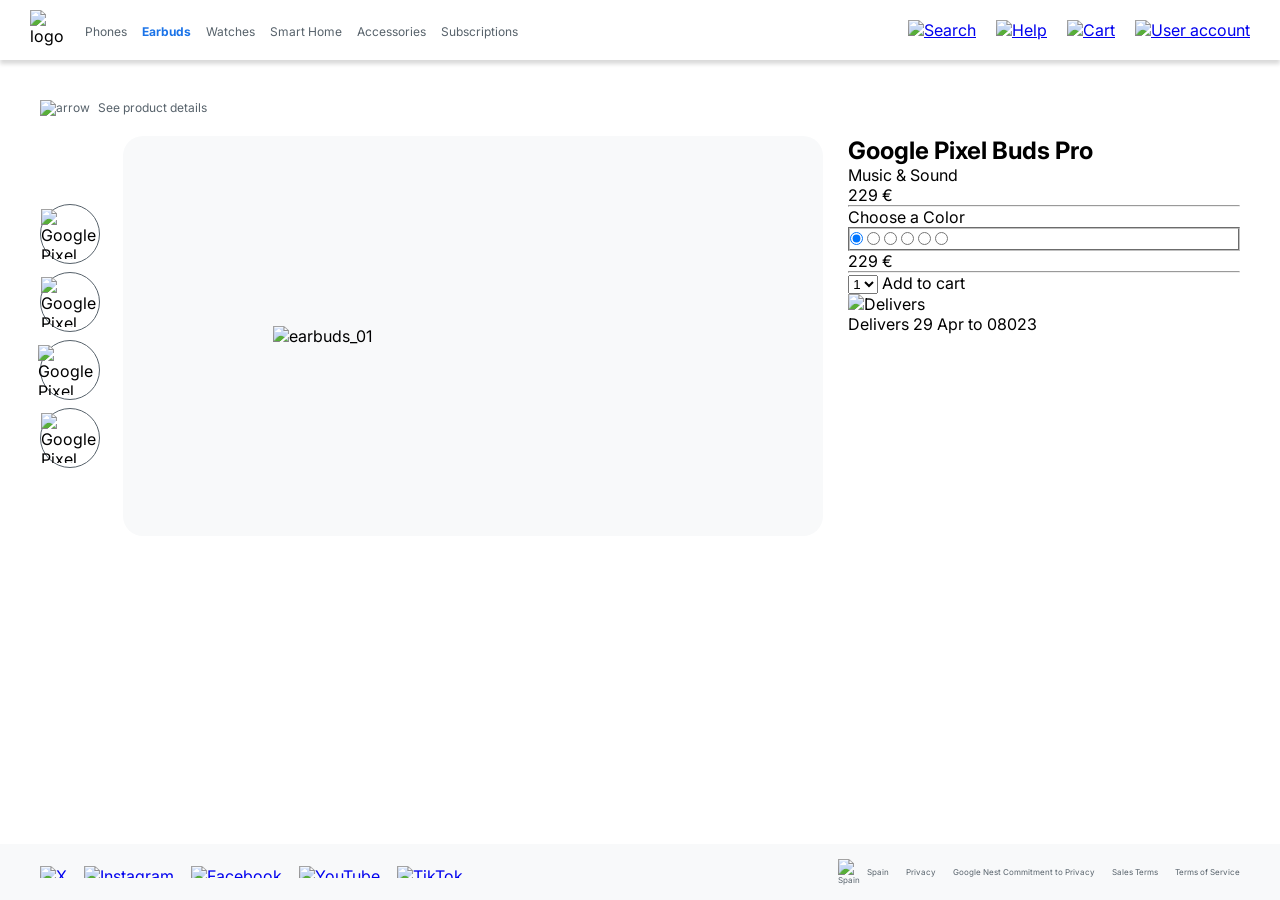
==== index.html @ 07c8a9b6 "improve(index): enhance semantic markup, accessibility attributes, and descriptive alt texts" ====
<!doctype html>
<html lang="en">
  <head>
    <meta charset="UTF-8" />
    <meta name="viewport" content="width=device-width, initial-scale=1.0" />
    <title>Google Store</title>

    <!-- Favicon -->
    <link rel="icon" type="image/png" href="./img/google-logo.png" />

    <!-- Stylesheet -->
    <link rel="stylesheet" href="./styles/style.css" />

    <!-- Google Fonts: preconnect improves load performance -->
    <link rel="preconnect" href="https://fonts.googleapis.com" />
    <link rel="preconnect" href="https://fonts.gstatic.com" crossorigin />
    <link
      href="https://fonts.googleapis.com/css2?family=Inter:wght@400;700&display=swap"
      rel="stylesheet"
    />
  </head>

  <body>
    <!-- ===================== NAVIGATION ===================== -->
    <!-- Contains the logo, main nav links, and icon actions -->
    <nav aria-label="Main navigation">
      <!-- Logo + nav links grouped on the left -->
      <div class="links_contain">
        <img src="img/google-logo.png" alt="logo" />

        <!-- Main nav links — hidden on mobile, visible on tablet+ (see CSS media query) -->
        <!-- aria-current="page" marks the active page for accessibility and active link styling -->
        <ul class="links">
          <li><a href="#">Phones</a></li>
          <li><a href="#" aria-current="page">Earbuds</a></li>
          <li><a href="./pages/watches.html">Watches</a></li>
          <li><a href="#">Smart Home</a></li>
          <li><a href="#">Accessories</a></li>
          <li><a href="#">Subscriptions</a></li>
        </ul>
      </div>

      <!-- Action icons on the right: search, help, cart, user account, and hamburger menu -->
      <!-- The hamburger (.menu) is visible on mobile and hidden on tablet+ -->
      <ul class="icons">
        <li>
          <a href="#"><img src="img/icons/Search.svg" alt="Search" /></a>
        </li>
        <li>
          <a href="#"><img src="img/icons/Help.svg" alt="Help" /></a>
        </li>
        <li>
          <a href="#"><img src="img/icons/Cart.svg" alt="Cart" /></a>
        </li>
        <li>
          <a href="#"><img src="img/icons/Avatar.svg" alt="User account" /></a>
        </li>
        <li class="menu">
          <a href="#"><img src="img/icons/icons-menu.svg" alt="Open menu" /></a>
        </li>
      </ul>
    </nav>
    <!-- END NAVIGATION -->

    <!-- ===================== MAIN CONTENT ===================== -->
    <main>
      <!-- Back button to return to the product listing -->
      <a href="../index.html" class="btn_back">
        <img src="../img/icons/Arrow.svg" alt="arrow" />
        See product details
      </a>

      <!-- Product detail section: gallery on the left, info on the right -->
      <section>
        <!-- Left column: product image gallery -->
        <div>
          <figure>
            <!-- Thumbnail list for selecting a product image -->
            <div class="thumbnails">
              <div>
                <img
                  src="../img/earbuds/earbuds_01.png"
                  alt="Google Pixel Buds Pro - vista frontal con estuche abierto"
                />
              </div>
              <div>
                <img
                  src="../img/earbuds/earbuds_02.png"
                  alt="Google Pixel Buds Pro - vista lateral"
                />
              </div>
              <div>
                <img
                  src="../img/earbuds/earbuds_03.png"
                  alt="Google Pixel Buds Pro - auricular derecho"
                />
              </div>
              <div>
                <img
                  src="../img/earbuds/earbuds_04.png"
                  alt="Google Pixel Buds Pro - estuche cerrado"
                />
              </div>
            </div>

            <!-- Main product image (updates when a thumbnail is selected) -->
            <div class="image">
              <img src="../img/earbuds/earbuds_01.png" alt="earbuds_01" />
            </div>
          </figure>
        </div>
        <!-- END left column -->

        <!-- Right column: product info, color picker, purchase options -->
        <div class="infor_product">
          <!-- Product title, category and price summary -->
          <div class="description">
            <h1>Google Pixel Buds Pro</h1>
            <p>Music & Sound</p>
            <p class="price_summary">229 €</p>
            <hr />
            <p>Choose a Color</p>
          </div>

          <!-- Color selector and purchase actions -->
          <div class="purchase">
            <!-- Color swatches — each div represents a color option -->
            <fieldset>
              <input type="radio" name="color" id="color-blue" checked />
              <label for="color-blue" class="color-swatch swatch-blue"></label>

              <input type="radio" name="color" id="color-gray-light" />
              <label
                for="color-gray-light"
                class="color-swatch swatch-gray-light"
              ></label>

              <input type="radio" name="color" id="color-dark" />
              <label for="color-dark" class="color-swatch swatch-dark"></label>

              <input type="radio" name="color" id="color-gray" />
              <label for="color-gray" class="color-swatch swatch-gray"></label>

              <input type="radio" name="color" id="color-green" />
              <label
                for="color-green"
                class="color-swatch swatch-green"
              ></label>

              <input type="radio" name="color" id="color-red" />
              <label for="color-red" class="color-swatch swatch-red"></label>
            </fieldset>

            <!-- Quantity selector, add to cart, and delivery info -->
            <div class="purchase_details">
              <p class="price_purchase">229 €</p>
              <hr />
              <select name="quantity" id="quantity">
                <option value="1">1</option>
                <option value="2">2</option>
                <option value="3">3</option>
                <option value="4">4</option>
                <option value="5">5</option>
              </select>
              <button>Add to cart</button>

              <div class="delivery">
                <img src="../img/icons/Delivery.svg" alt="Delivers" />
                <p>Delivers 29 Apr to <span>08023</span></p>
              </div>
            </div>
          </div>
        </div>
        <!-- END right column -->
      </section>
    </main>
    <!-- END MAIN CONTENT -->

    <!-- ===================== FOOTER ===================== -->
    <footer>
      <div>
        <!-- Social media links -->
        <div class="social-icons">
          <a href="#"><img src="./img/icons/SM-x.svg" alt="X" /></a>
          <a href="#"
            ><img src="./img/icons/SM-instagram.svg" alt="Instagram"
          /></a>
          <a href="#"
            ><img src="./img/icons/SM-facebook.svg" alt="Facebook"
          /></a>
          <a href="#"><img src="./img/icons/SM-youtube.svg" alt="YouTube" /></a>
          <a href="#"><img src="./img/icons/SM-tiktok.svg" alt="TikTok" /></a>
        </div>

        <!-- Legal links and country selector -->
        <div class="footer-links">
          <a href="#">Privacy</a>
          <a href="#">Google Nest Commitment to Privacy</a>
          <a href="#">Sales Terms</a>
          <a href="#">Terms of Service</a>
          <div class="country">
            <img src="./img/icons/Spain.svg" alt="Spain" /> Spain
          </div>
        </div>
      </div>
    </footer>
    <!-- END FOOTER -->
  </body>
</html>
---- styles/style.css ----
/* === RESET === */
* {
  margin: 0;
  padding: 0;
  box-sizing: border-box;
}

/* === CUSTOM PROPERTIES === */
:root {
  /* Colors */
  --white: #ffffff;
  --gray-light: #f8f9fa;
  --gray: #57626b;
  --gray-dark: #353a49;
  --blue: #1a73e8;

  /* Typography */
  --font-primary: "Inter", sans-serif;

  --title-size: 35px;
  --title-weight: bold;
  --title-color: var(--gray-dark);

  --subtitle-size: 20px;
  --subtitle-weight: bold;
  --subtitle-color: var(--gray-dark);

  --text-size: 12px;
  --text-weight: normal;
  --text-color: var(--gray);

  --text-bold-size: 12px;
  --text-bold-weight: bold;
  --text-bold-color: var(--gray);

  --text-footer-size: 8px;
  --text-footer-weight: normal;
  --text-footer-color: var(--gray);
}

/* === BASE STYLES === */
button {
  all: unset;
  cursor: pointer;
}

body {
  font-family: var(--font-primary);
  display: flex;
  flex-direction: column;
  min-height: 100vh;
}

/* === NAVIGATION === */
nav {
  display: flex;
  justify-content: space-between;
  padding: 10px 30px;
  align-items: center;
  height: 60px;
  box-shadow: 0px 4px 4px 0px rgba(0, 0, 0, 0.15);
}

.links_contain {
  display: flex;
  gap: 15px;
  align-items: center;
}

.links_contain img {
  width: 40px;
  height: 40px;
  display: block;
}

/* Hidden on mobile, shown on tablet+ */
.links {
  display: none;
}

.links a {
  text-decoration: none;
  color: var(--text-color);
  font-size: var(--text-size);
  font-weight: var(--text-weight);
  transition: color 0.2s ease;
}

.links a:hover {
  color: var(--blue);
  font-weight: bold;
}

/* Active page link */
.links a[aria-current="page"],
.links a[aria-current="page"]:hover {
  color: var(--blue);
  font-weight: bold;
  cursor: default;
}

.icons {
  display: flex;
  gap: 20px;
  list-style: none;
  height: 20px;
}

.icons img {
  width: 20px;
  height: 20px;
  transition: transform 0.2s ease;
}

.icons img:hover {
  transform: scale(1.2);
}

/* === MAIN CONTENT === */
main {
  flex: 1;
  padding: 40px;
  display: flex;
  flex-direction: column;
  gap: 20px;
}

.btn_back {
  font-size: var(--text-size);
  color: var(--text-color);
  font-weight: var(--text-weight);
  display: flex;
  gap: 8px;
  text-decoration: none;
}

/* === PRODUCT GALLERY === */
section {
  gap: 25px;
  display: grid;
  grid-template-columns: 2fr 1fr;
}

figure {
  display: flex;
  align-items: center;
  gap: 23px;
  height: 400px;
}

.thumbnails {
  display: flex;
  flex-direction: column;
  gap: 8px;
}

.thumbnails div {
  width: 60px;
  height: 60px;
  display: flex;
  align-items: center;
  justify-content: center;
  border: 0.5px solid var(--gray);
  border-radius: 50%;
}

.thumbnails img {
  height: 50px;
}

.image {
  background-color: var(--gray-light);
  border-radius: 20px;
  width: 100%;
  height: 100%;
  display: flex;
  align-items: center;
  justify-content: center;
}

.image img {
  width: 400px;
}

/* === FOOTER === */
footer {
  display: flex;
  justify-content: center;
  padding: 15px 20px;
  color: var(--text-footer-color);
  background-color: var(--gray-light);
}

footer > div {
  display: flex;
  flex-direction: column;
  gap: 20px;
}

/* Social icons */
.social-icons {
  display: flex;
  gap: 17px;
  justify-content: center;
  align-items: center;
}

.social-icons img {
  height: 22px;
  display: block;
}

/* Footer links & country selector */
.footer-links {
  display: flex;
  flex-direction: column;
  gap: 5px;
  align-items: center;
}

.footer-links a {
  text-decoration: none;
  color: var(--text-footer-color);
  font-size: var(--text-footer-size);
}

.country {
  display: flex;
  align-items: center;
  gap: 5px;
  font-size: var(--text-footer-size);
}

.country img {
  width: 24px;
}

/* === TABLET (min-width: 768px) === */
@media only screen and (min-width: 768px) {
  .links {
    display: flex;
    list-style: none;
    gap: 15px;
    align-items: center;
  }

  .menu {
    display: none;
  }

  footer > div {
    flex-direction: row;
    align-items: center;
    justify-content: space-between;
    width: 100%;
  }

  .footer-links {
    flex-direction: row;
    gap: 17px;
    align-items: center;
  }

  .country {
    order: -1;
  }

  .social-icons img {
    height: 12px;
  }
}

/* === DESKTOP (min-width: 1024px) === */
@media only screen and (min-width: 1024px) {
  footer > div {
    max-width: 1200px;
  }
}
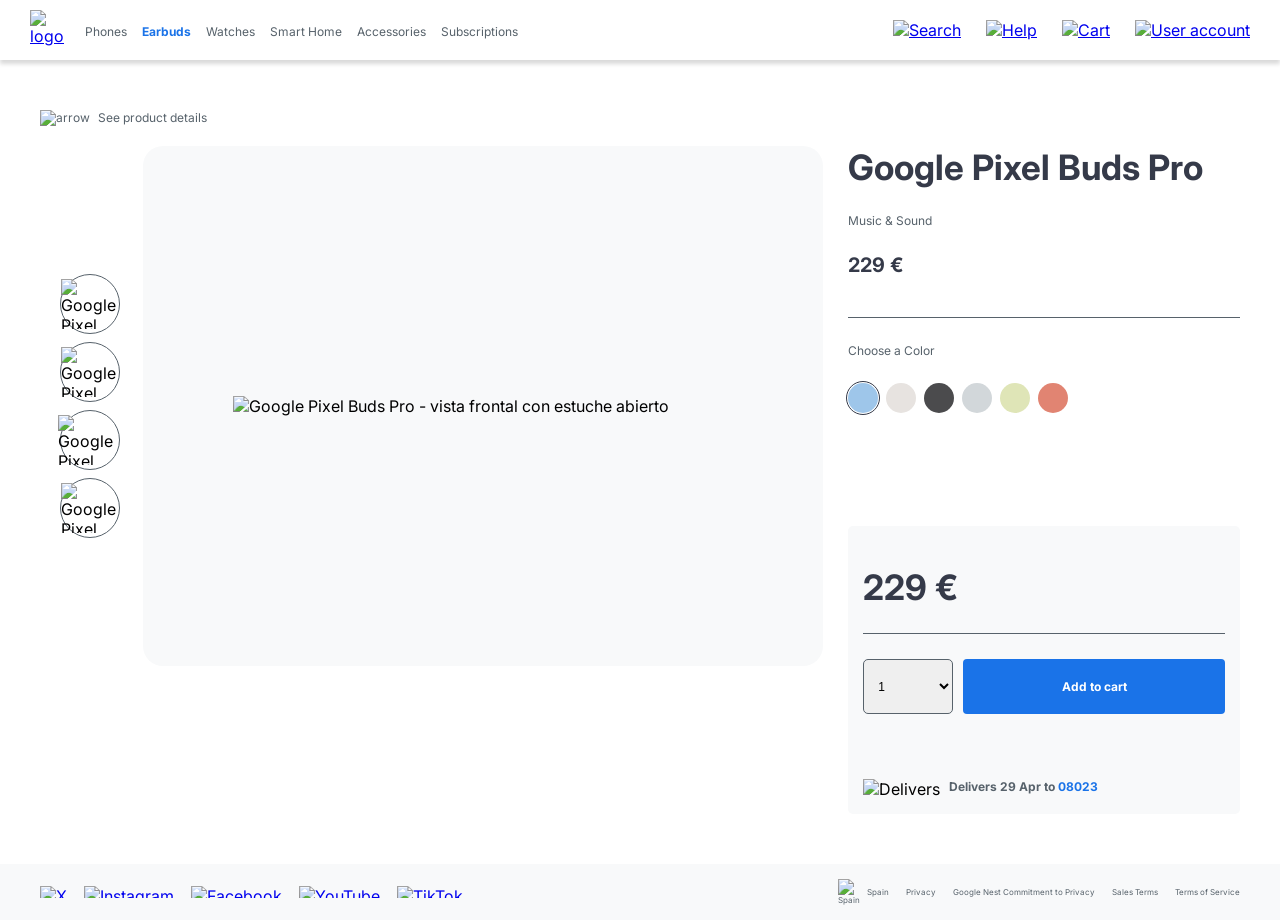
==== commit eb140969: "Merge branch 'develop'" ====
--- a/index.html
+++ b/index.html
@@ -4,14 +4,8 @@
     <meta charset="UTF-8" />
     <meta name="viewport" content="width=device-width, initial-scale=1.0" />
     <title>Google Store</title>
-
-    <!-- Favicon -->
     <link rel="icon" type="image/png" href="./img/google-logo.png" />
-
-    <!-- Stylesheet -->
     <link rel="stylesheet" href="./styles/style.css" />
-
-    <!-- Google Fonts: preconnect improves load performance -->
     <link rel="preconnect" href="https://fonts.googleapis.com" />
     <link rel="preconnect" href="https://fonts.gstatic.com" crossorigin />
     <link
@@ -22,98 +16,92 @@
 
   <body>
     <!-- ===================== NAVIGATION ===================== -->
-    <!-- Contains the logo, main nav links, and icon actions -->
     <nav aria-label="Main navigation">
-      <!-- Logo + nav links grouped on the left -->
       <div class="links_contain">
-        <img src="img/google-logo.png" alt="logo" />
+        <a href="#"><img src="./img/google-logo.png" alt="logo" /></a>
 
-        <!-- Main nav links — hidden on mobile, visible on tablet+ (see CSS media query) -->
-        <!-- aria-current="page" marks the active page for accessibility and active link styling -->
         <ul class="links">
           <li><a href="#">Phones</a></li>
-          <li><a href="#" aria-current="page">Earbuds</a></li>
-          <li><a href="./pages/watches.html">Watches</a></li>
+          <li>
+            <a href="../pages/earbuds.html" aria-current="page">Earbuds</a>
+          </li>
+          <li><a href="../pages/watches.html">Watches</a></li>
           <li><a href="#">Smart Home</a></li>
           <li><a href="#">Accessories</a></li>
           <li><a href="#">Subscriptions</a></li>
         </ul>
       </div>
 
-      <!-- Action icons on the right: search, help, cart, user account, and hamburger menu -->
-      <!-- The hamburger (.menu) is visible on mobile and hidden on tablet+ -->
       <ul class="icons">
         <li>
-          <a href="#"><img src="img/icons/Search.svg" alt="Search" /></a>
+          <a href="#"><img src="./img/icons/Search.svg" alt="Search" /></a>
         </li>
         <li>
-          <a href="#"><img src="img/icons/Help.svg" alt="Help" /></a>
+          <a href="#"><img src="./img/icons/Help.svg" alt="Help" /></a>
         </li>
         <li>
-          <a href="#"><img src="img/icons/Cart.svg" alt="Cart" /></a>
+          <a href="#"><img src="./img/icons/Cart.svg" alt="Cart" /></a>
         </li>
         <li>
-          <a href="#"><img src="img/icons/Avatar.svg" alt="User account" /></a>
+          <a href="#"
+            ><img src="./img/icons/Avatar.svg" alt="User account"
+          /></a>
         </li>
         <li class="menu">
-          <a href="#"><img src="img/icons/icons-menu.svg" alt="Open menu" /></a>
+          <a href="#"
+            ><img src="./img/icons/icons-menu.svg" alt="Open menu"
+          /></a>
         </li>
       </ul>
     </nav>
-    <!-- END NAVIGATION -->
 
     <!-- ===================== MAIN CONTENT ===================== -->
     <main>
-      <!-- Back button to return to the product listing -->
-      <a href="../index.html" class="btn_back">
-        <img src="../img/icons/Arrow.svg" alt="arrow" />
+      <a href="#" class="btn_back">
+        <img src="./img/icons/Arrow.svg" alt="arrow" />
         See product details
       </a>
 
-      <!-- Product detail section: gallery on the left, info on the right -->
       <section>
-        <!-- Left column: product image gallery -->
         <div>
           <figure>
-            <!-- Thumbnail list for selecting a product image -->
             <div class="thumbnails">
               <div>
                 <img
-                  src="../img/earbuds/earbuds_01.png"
+                  src="./img/earbuds/earbuds_01.png"
                   alt="Google Pixel Buds Pro - vista frontal con estuche abierto"
                 />
               </div>
               <div>
                 <img
-                  src="../img/earbuds/earbuds_02.png"
+                  src="./img/earbuds/earbuds_02.png"
                   alt="Google Pixel Buds Pro - vista lateral"
                 />
               </div>
               <div>
                 <img
-                  src="../img/earbuds/earbuds_03.png"
+                  src="./img/earbuds/earbuds_03.png"
                   alt="Google Pixel Buds Pro - auricular derecho"
                 />
               </div>
               <div>
                 <img
-                  src="../img/earbuds/earbuds_04.png"
+                  src="./img/earbuds/earbuds_04.png"
                   alt="Google Pixel Buds Pro - estuche cerrado"
                 />
               </div>
             </div>
 
-            <!-- Main product image (updates when a thumbnail is selected) -->
             <div class="image">
-              <img src="../img/earbuds/earbuds_01.png" alt="earbuds_01" />
+              <img
+                src="./img/earbuds/earbuds_01.png"
+                alt="Google Pixel Buds Pro - vista frontal con estuche abierto"
+              />
             </div>
           </figure>
         </div>
-        <!-- END left column -->
 
-        <!-- Right column: product info, color picker, purchase options -->
-        <div class="infor_product">
-          <!-- Product title, category and price summary -->
+        <div class="info_product">
           <div class="description">
             <h1>Google Pixel Buds Pro</h1>
             <p>Music & Sound</p>
@@ -124,8 +112,7 @@
 
           <!-- Color selector and purchase actions -->
           <div class="purchase">
-            <!-- Color swatches — each div represents a color option -->
-            <fieldset>
+            <fieldset class="colors">
               <input type="radio" name="color" id="color-blue" checked />
               <label for="color-blue" class="color-swatch swatch-blue"></label>
 
@@ -151,30 +138,29 @@
               <label for="color-red" class="color-swatch swatch-red"></label>
             </fieldset>
 
-            <!-- Quantity selector, add to cart, and delivery info -->
             <div class="purchase_details">
               <p class="price_purchase">229 €</p>
               <hr />
-              <select name="quantity" id="quantity">
-                <option value="1">1</option>
-                <option value="2">2</option>
-                <option value="3">3</option>
-                <option value="4">4</option>
-                <option value="5">5</option>
-              </select>
-              <button>Add to cart</button>
+              <div class="select_quantity">
+                <select name="quantity" id="quantity">
+                  <option value="1">1</option>
+                  <option value="2">2</option>
+                  <option value="3">3</option>
+                  <option value="4">4</option>
+                  <option value="5">5</option>
+                </select>
+                <button>Add to cart</button>
+              </div>
 
               <div class="delivery">
-                <img src="../img/icons/Delivery.svg" alt="Delivers" />
+                <img src="./img/icons/Delivery.svg" alt="Delivers" />
                 <p>Delivers 29 Apr to <span>08023</span></p>
               </div>
             </div>
           </div>
         </div>
-        <!-- END right column -->
       </section>
     </main>
-    <!-- END MAIN CONTENT -->
 
     <!-- ===================== FOOTER ===================== -->
     <footer>
@@ -204,6 +190,5 @@
         </div>
       </div>
     </footer>
-    <!-- END FOOTER -->
   </body>
 </html>
--- a/styles/style.css
+++ b/styles/style.css
@@ -13,42 +13,48 @@
   --gray: #57626b;
   --gray-dark: #353a49;
   --blue: #1a73e8;
+  --beige: #f1f0e8;
 
   /* Typography */
   --font-primary: "Inter", sans-serif;
 
   --title-size: 35px;
-  --title-weight: bold;
   --title-color: var(--gray-dark);
 
   --subtitle-size: 20px;
-  --subtitle-weight: bold;
-  --subtitle-color: var(--gray-dark);
 
   --text-size: 12px;
   --text-weight: normal;
   --text-color: var(--gray);
 
-  --text-bold-size: 12px;
-  --text-bold-weight: bold;
-  --text-bold-color: var(--gray);
+  --weight-bold: bold;
 
   --text-footer-size: 8px;
-  --text-footer-weight: normal;
-  --text-footer-color: var(--gray);
 }
 
 /* === BASE STYLES === */
+body {
+  font-family: var(--font-primary);
+  display: flex;
+  flex-direction: column;
+  min-height: 100vh;
+}
+
+h1 {
+  font-size: var(--title-size);
+  font-weight: var(--weight-bold);
+  color: var(--title-color);
+}
+
+p {
+  font-size: var(--text-size);
+  font-weight: var(--text-weight);
+  color: var(--text-color);
+}
+
 button {
   all: unset;
   cursor: pointer;
-}
-
-body {
-  font-family: var(--font-primary);
-  display: flex;
-  flex-direction: column;
-  min-height: 100vh;
 }
 
 /* === NAVIGATION === */
@@ -88,20 +94,20 @@
 
 .links a:hover {
   color: var(--blue);
-  font-weight: bold;
+  font-weight: var(--weight-bold);
 }
 
 /* Active page link */
 .links a[aria-current="page"],
 .links a[aria-current="page"]:hover {
   color: var(--blue);
-  font-weight: bold;
+  font-weight: var(--weight-bold);
   cursor: default;
 }
 
 .icons {
   display: flex;
-  gap: 20px;
+  gap: 25px;
   list-style: none;
   height: 20px;
 }
@@ -116,70 +122,205 @@
   transform: scale(1.2);
 }
 
+.menu img {
+  filter: invert(29%) sepia(98%) saturate(1352%) hue-rotate(204deg)
+    brightness(98%) contrast(95%);
+}
+
 /* === MAIN CONTENT === */
 main {
-  flex: 1;
-  padding: 40px;
+  padding: 20px;
   display: flex;
   flex-direction: column;
   gap: 20px;
-}
-
-.btn_back {
-  font-size: var(--text-size);
-  color: var(--text-color);
-  font-weight: var(--text-weight);
+  align-items: flex-start;
+}
+
+main > a {
   display: flex;
   gap: 8px;
   text-decoration: none;
-}
-
-/* === PRODUCT GALLERY === */
+  color: var(--text-color);
+  font-size: var(--text-size);
+  font-weight: var(--text-weight);
+}
+
 section {
+  display: flex;
+  flex-direction: column;
   gap: 25px;
-  display: grid;
-  grid-template-columns: 2fr 1fr;
+  width: 100%;
 }
 
 figure {
-  display: flex;
-  align-items: center;
-  gap: 23px;
-  height: 400px;
+  width: 100%;
 }
 
 .thumbnails {
-  display: flex;
-  flex-direction: column;
-  gap: 8px;
-}
-
-.thumbnails div {
-  width: 60px;
-  height: 60px;
-  display: flex;
-  align-items: center;
-  justify-content: center;
-  border: 0.5px solid var(--gray);
-  border-radius: 50%;
-}
-
-.thumbnails img {
-  height: 50px;
+  display: none;
 }
 
 .image {
   background-color: var(--gray-light);
   border-radius: 20px;
   width: 100%;
-  height: 100%;
-  display: flex;
-  align-items: center;
+  height: 350px;
+  display: flex;
   justify-content: center;
+  align-items: center;
+  padding: 30px;
 }
 
 .image img {
-  width: 400px;
+  max-width: 100%;
+  max-height: 100%;
+  object-fit: contain;
+}
+
+.info_product,
+.description {
+  display: flex;
+  flex-direction: column;
+  gap: 25px;
+}
+
+.price_summary {
+  color: var(--title-color);
+  font-weight: var(--weight-bold);
+  font-size: var(--subtitle-size);
+  margin-bottom: 15px;
+}
+
+hr {
+  width: 100%;
+  border: none;
+  border-top: 1px solid var(--gray);
+}
+
+.purchase {
+  display: flex;
+  flex-direction: column;
+  gap: 25px;
+}
+
+fieldset {
+  display: flex;
+  gap: 8px;
+  align-items: center;
+  border: none;
+}
+
+/* Hide radio inputs */
+fieldset input[type="radio"] {
+  appearance: none;
+  -webkit-appearance: none;
+  width: 0;
+  height: 0;
+  margin: 0;
+  position: absolute;
+}
+
+/* Base style of each circle */
+.color-swatch {
+  display: block;
+  width: 30px;
+  height: 30px;
+  border-radius: 50%;
+  cursor: pointer;
+  outline: 1px solid transparent;
+  outline-offset: 1px;
+  transition: outline 0.1s ease;
+}
+
+/* Colors */
+.swatch-blue {
+  background-color: #9ec6ea;
+}
+.swatch-gray-light {
+  background-color: #e7e3e0;
+}
+.swatch-dark {
+  background-color: #4b4b4d;
+}
+.swatch-gray {
+  background-color: #d2d7da;
+}
+.swatch-green {
+  background-color: #dfe5b7;
+}
+.swatch-red {
+  background-color: #e18472;
+}
+
+/* The selection shows an outline. */
+.colors input[type="radio"]:checked + .color-swatch {
+  outline: 1px solid var(--gray-dark);
+}
+
+/* Hover over the unselected ones */
+.color-swatch:hover {
+  outline: 1px solid var(--gray);
+}
+
+.purchase_details {
+  display: flex;
+  flex-direction: column;
+  gap: 25px;
+  background-color: var(--gray-light);
+  border-radius: 5px;
+  padding: 30px 15px 15px;
+  width: 100%;
+}
+
+.price_purchase {
+  color: var(--title-color);
+  font-weight: var(--weight-bold);
+  font-size: var(--title-size);
+}
+
+.select_quantity {
+  display: flex;
+  flex-direction: column;
+  gap: 25px;
+}
+
+select {
+  width: 80px;
+  height: 35px;
+  padding: 0 10px;
+  border: 0.5px solid var(--gray);
+  border-radius: 5px;
+  font-size: var(--text-size);
+  cursor: pointer;
+}
+
+select:focus {
+  outline: none;
+  border-color: var(--gray-dark);
+}
+
+.purchase_details button {
+  flex: 1;
+  padding: 20px 0;
+  background-color: var(--blue);
+  text-align: center;
+  color: var(--white);
+  font-size: var(--text-size);
+  font-weight: var(--weight-bold);
+  border-radius: 4px;
+}
+
+.delivery {
+  display: flex;
+  gap: 9px;
+}
+
+.delivery p {
+  font-weight: var(--weight-bold);
+}
+
+.delivery span {
+  color: var(--blue);
 }
 
 /* === FOOTER === */
@@ -187,7 +328,7 @@
   display: flex;
   justify-content: center;
   padding: 15px 20px;
-  color: var(--text-footer-color);
+  color: var(--text-color);
   background-color: var(--gray-light);
 }
 
@@ -220,7 +361,7 @@
 
 .footer-links a {
   text-decoration: none;
-  color: var(--text-footer-color);
+  color: var(--text-color);
   font-size: var(--text-footer-size);
 }
 
@@ -248,6 +389,20 @@
     display: none;
   }
 
+  .image {
+    height: 400px;
+  }
+
+  .purchase {
+    flex-direction: row;
+    gap: 23px;
+    align-items: start;
+  }
+
+  .purchase_details {
+    padding: 40px 15px 15px;
+  }
+
   footer > div {
     flex-direction: row;
     align-items: center;
@@ -272,7 +427,74 @@
 
 /* === DESKTOP (min-width: 1024px) === */
 @media only screen and (min-width: 1024px) {
+  main {
+    align-items: normal;
+    padding: 50px 40px;
+  }
+
+  section {
+    display: grid;
+    grid-template-columns: 2fr 1fr;
+  }
+
+  figure {
+    display: flex;
+    align-items: center;
+    gap: 23px;
+    height: 520px;
+    padding-left: 20px;
+  }
+
+  .thumbnails {
+    display: flex;
+    flex-direction: column;
+    gap: 8px;
+  }
+
+  .thumbnails div {
+    width: 60px;
+    height: 60px;
+    display: flex;
+    align-items: center;
+    justify-content: center;
+    border: 0.5px solid var(--gray);
+    border-radius: 50%;
+  }
+
+  .thumbnails img {
+    height: 50px;
+  }
+
+  .purchase {
+    flex-direction: column;
+  }
+
+  .colors {
+    min-height: 120px;
+    align-items: flex-start;
+  }
+
+  .image {
+    height: 100%;
+  }
+
+  .image img {
+    width: 500px;
+  }
+
+  .select_quantity {
+    flex-direction: row;
+    align-items: stretch;
+    gap: 10px;
+    margin-bottom: 40px;
+  }
+
+  select {
+    height: 100%;
+    width: 90px;
+  }
+
   footer > div {
     max-width: 1200px;
   }
-}+}
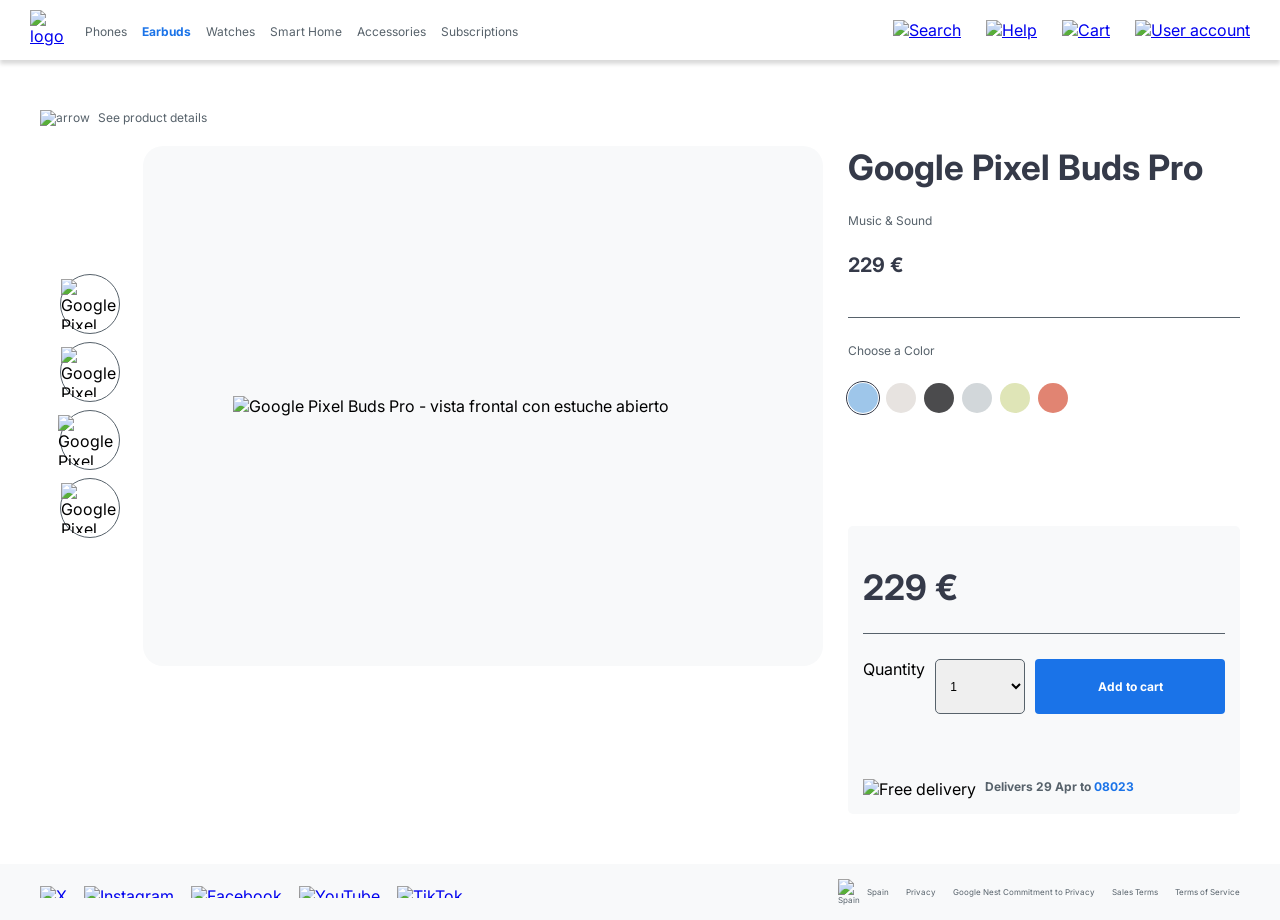
==== commit 7a9d7095: "fix: ruta watches.html" ====
--- a/index.html
+++ b/index.html
@@ -3,6 +3,7 @@
   <head>
     <meta charset="UTF-8" />
     <meta name="viewport" content="width=device-width, initial-scale=1.0" />
+    <meta name="description" content="Google Pixel Buds Pro — premium wireless earbuds with Active Noise Cancellation. Available in 6 colors. Shop on the Google Store." />
     <title>Google Store</title>
     <link rel="icon" type="image/png" href="./img/google-logo.png" />
     <link rel="stylesheet" href="./styles/style.css" />
@@ -23,9 +24,9 @@
         <ul class="links">
           <li><a href="#">Phones</a></li>
           <li>
-            <a href="../pages/earbuds.html" aria-current="page">Earbuds</a>
+            <a href="./pages/earbuds.html" aria-current="page">Earbuds</a>
           </li>
-          <li><a href="../pages/watches.html">Watches</a></li>
+          <li><a href="./pages/watches.html">Watches</a></li>
           <li><a href="#">Smart Home</a></li>
           <li><a href="#">Accessories</a></li>
           <li><a href="#">Subscriptions</a></li>
@@ -107,12 +108,12 @@
             <p>Music & Sound</p>
             <p class="price_summary">229 €</p>
             <hr />
-            <p>Choose a Color</p>
+            <p id="color-label">Choose a Color</p>
           </div>
 
           <!-- Color selector and purchase actions -->
           <div class="purchase">
-            <fieldset class="colors">
+            <fieldset class="colors" aria-labelledby="color-label">
               <input type="radio" name="color" id="color-blue" checked />
               <label for="color-blue" class="color-swatch swatch-blue"></label>
 
@@ -142,6 +143,7 @@
               <p class="price_purchase">229 €</p>
               <hr />
               <div class="select_quantity">
+                <label for="quantity" class="sr-only">Quantity</label>
                 <select name="quantity" id="quantity">
                   <option value="1">1</option>
                   <option value="2">2</option>
@@ -153,7 +155,7 @@
               </div>
 
               <div class="delivery">
-                <img src="./img/icons/Delivery.svg" alt="Delivers" />
+                <img src="./img/icons/Delivery.svg" alt="Free delivery" />
                 <p>Delivers 29 Apr to <span>08023</span></p>
               </div>
             </div>
@@ -167,15 +169,15 @@
       <div>
         <!-- Social media links -->
         <div class="social-icons">
-          <a href="#"><img src="./img/icons/SM-x.svg" alt="X" /></a>
+          <a href="#"><img src="./img/icons/SM-x.svg" alt="X" loading="lazy" /></a>
           <a href="#"
-            ><img src="./img/icons/SM-instagram.svg" alt="Instagram"
+            ><img src="./img/icons/SM-instagram.svg" alt="Instagram" loading="lazy"
           /></a>
           <a href="#"
-            ><img src="./img/icons/SM-facebook.svg" alt="Facebook"
+            ><img src="./img/icons/SM-facebook.svg" alt="Facebook" loading="lazy"
           /></a>
-          <a href="#"><img src="./img/icons/SM-youtube.svg" alt="YouTube" /></a>
-          <a href="#"><img src="./img/icons/SM-tiktok.svg" alt="TikTok" /></a>
+          <a href="#"><img src="./img/icons/SM-youtube.svg" alt="YouTube" loading="lazy" /></a>
+          <a href="#"><img src="./img/icons/SM-tiktok.svg" alt="TikTok" loading="lazy" /></a>
         </div>
 
         <!-- Legal links and country selector -->
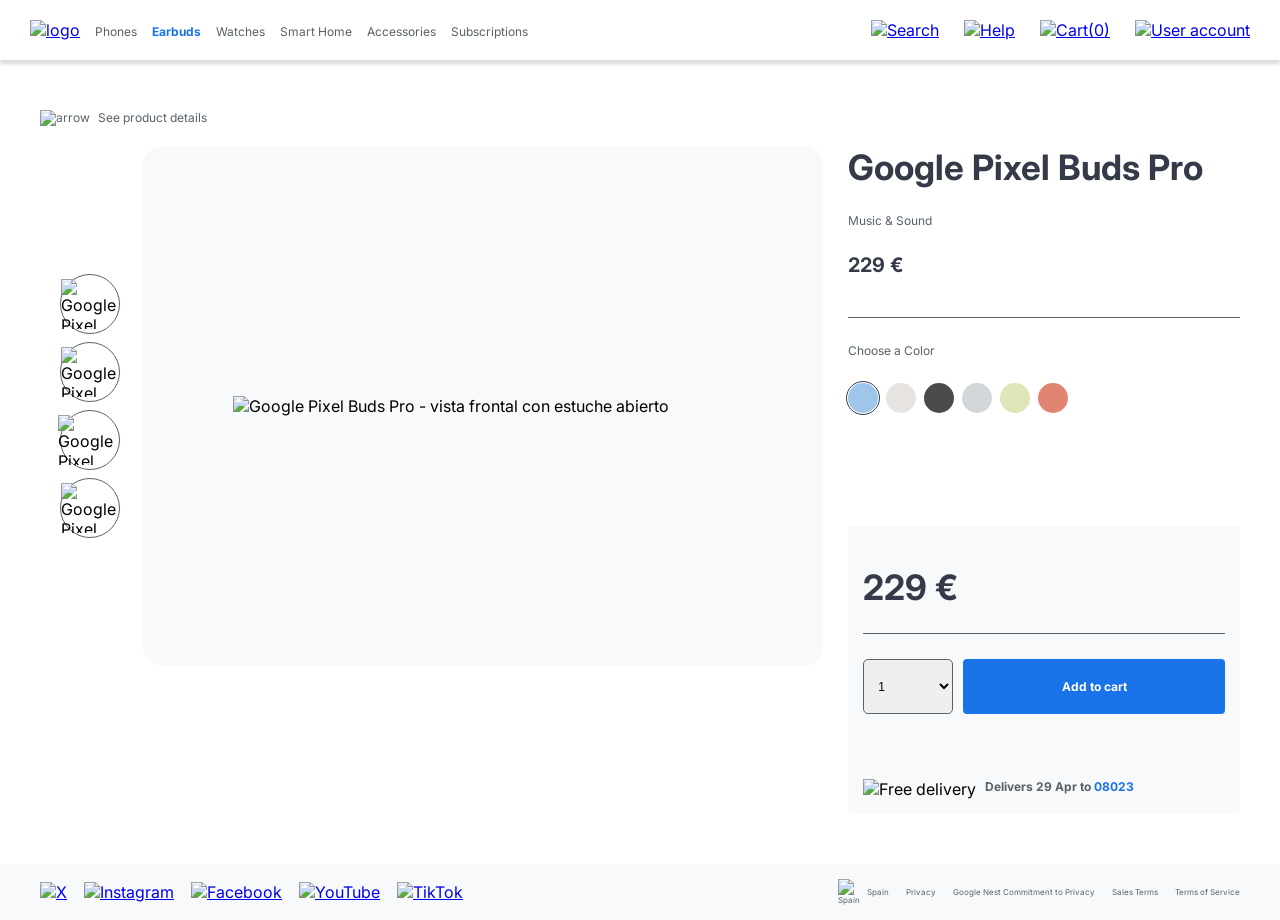
==== commit 0654f5e7: "feat/imagenes de colores/ funcionalidad del carrito" ====
--- a/index.html
+++ b/index.html
@@ -1,196 +1,166 @@
 <!doctype html>
 <html lang="en">
-  <head>
-    <meta charset="UTF-8" />
-    <meta name="viewport" content="width=device-width, initial-scale=1.0" />
-    <meta name="description" content="Google Pixel Buds Pro — premium wireless earbuds with Active Noise Cancellation. Available in 6 colors. Shop on the Google Store." />
-    <title>Google Store</title>
-    <link rel="icon" type="image/png" href="./img/google-logo.png" />
-    <link rel="stylesheet" href="./styles/style.css" />
-    <link rel="preconnect" href="https://fonts.googleapis.com" />
-    <link rel="preconnect" href="https://fonts.gstatic.com" crossorigin />
-    <link
-      href="https://fonts.googleapis.com/css2?family=Inter:wght@400;700&display=swap"
-      rel="stylesheet"
-    />
-  </head>
 
-  <body>
-    <!-- ===================== NAVIGATION ===================== -->
-    <nav aria-label="Main navigation">
-      <div class="links_contain">
-        <a href="#"><img src="./img/google-logo.png" alt="logo" /></a>
+<head>
+  <meta charset="UTF-8" />
+  <meta name="viewport" content="width=device-width, initial-scale=1.0" />
+  <meta name="description"
+    content="Google Pixel Buds Pro — premium wireless earbuds with Active Noise Cancellation. Available in 6 colors. Shop on the Google Store." />
+  <title>Google Store</title>
+  <link rel="icon" type="image/png" href="./img/google-logo.png" />
+  <link rel="stylesheet" href="./styles/style.css" />
+  <link rel="preconnect" href="https://fonts.googleapis.com" />
+  <link rel="preconnect" href="https://fonts.gstatic.com" crossorigin />
+  <link href="https://fonts.googleapis.com/css2?family=Inter:wght@400;700&display=swap" rel="stylesheet" />
+</head>
 
-        <ul class="links">
-          <li><a href="#">Phones</a></li>
-          <li>
-            <a href="./pages/earbuds.html" aria-current="page">Earbuds</a>
-          </li>
-          <li><a href="./pages/watches.html">Watches</a></li>
-          <li><a href="#">Smart Home</a></li>
-          <li><a href="#">Accessories</a></li>
-          <li><a href="#">Subscriptions</a></li>
-        </ul>
+<body>
+  <!-- ===================== NAVIGATION ===================== -->
+  <nav aria-label="Main navigation">
+    <div class="links_contain">
+      <a href="./pages/watches.html"><img src="./img/google-logo.png" alt="logo" /></a>
+
+      <ul class="links">
+        <li><a href="#">Phones</a></li>
+        <li>
+          <a href="./pages/earbuds.html" aria-current="page">Earbuds</a>
+        </li>
+        <li><a href="./pages/watches.html">Watches</a></li>
+        <li><a href="#">Smart Home</a></li>
+        <li><a href="#">Accessories</a></li>
+        <li><a href="#">Subscriptions</a></li>
+      </ul>
+    </div>
+
+    <ul class="icons">
+      <li>
+        <a href="#"><img src="./img/icons/Search.svg" alt="Search" /></a>
+      </li>
+      <li>
+        <a href="#"><img src="./img/icons/Help.svg" alt="Help" /></a>
+      </li>
+      <li>
+        <a href="#"><img src="./img/icons/Cart.svg" alt="Cart" />(<span id="cart-count">0</span>)</a>
+      </li>
+      <li>
+        <a href="#"><img src="./img/icons/Avatar.svg" alt="User account" /></a>
+      </li>
+      <li class="menu">
+        <a href="#"><img src="./img/icons/icons-menu.svg" alt="Open menu" /></a>
+      </li>
+    </ul>
+  </nav>
+
+  <!-- ===================== MAIN CONTENT ===================== -->
+  <main>
+    <a href="#" class="btn_back">
+      <img src="./img/icons/Arrow.svg" alt="arrow" />
+      See product details
+    </a>
+
+    <section>
+      <div>
+        <figure class="galeria">
+          <div class="thumbnails" id="thumbnails">
+            <div>
+              <img src="./img/earbuds/earbuds_01.png" alt="Google Pixel Buds Pro - vista frontal con estuche abierto" />
+            </div>
+            <div>
+              <img src="./img/earbuds/earbuds_02.png" alt="Google Pixel Buds Pro - vista lateral" />
+            </div>
+            <div>
+              <img src="./img/earbuds/earbuds_03.png" alt="Google Pixel Buds Pro - auricular derecho" />
+            </div>
+            <div>
+              <img src="./img/earbuds/earbuds_04.png" alt="Google Pixel Buds Pro - estuche cerrado" />
+            </div>
+          </div>
+
+          <div class="image">
+            <img id="imagenGrande" src="./img/earbuds/earbuds_01.png"
+              alt="Google Pixel Buds Pro - vista frontal con estuche abierto" />
+          </div>
+        </figure>
       </div>
 
-      <ul class="icons">
-        <li>
-          <a href="#"><img src="./img/icons/Search.svg" alt="Search" /></a>
-        </li>
-        <li>
-          <a href="#"><img src="./img/icons/Help.svg" alt="Help" /></a>
-        </li>
-        <li>
-          <a href="#"><img src="./img/icons/Cart.svg" alt="Cart" /></a>
-        </li>
-        <li>
-          <a href="#"
-            ><img src="./img/icons/Avatar.svg" alt="User account"
-          /></a>
-        </li>
-        <li class="menu">
-          <a href="#"
-            ><img src="./img/icons/icons-menu.svg" alt="Open menu"
-          /></a>
-        </li>
-      </ul>
-    </nav>
+      <div class="info_product">
+        <div class="description">
+          <h1>Google Pixel Buds Pro</h1>
+          <p>Music & Sound</p>
+          <p class="price_summary">229 €</p>
+          <hr />
+          <p id="color-label">Choose a Color</p>
+        </div>
 
-    <!-- ===================== MAIN CONTENT ===================== -->
-    <main>
-      <a href="#" class="btn_back">
-        <img src="./img/icons/Arrow.svg" alt="arrow" />
-        See product details
-      </a>
+        <div class="purchase">
+          <fieldset class="colors" aria-labelledby="color-label">
+            <input type="radio" name="color" id="color-blue" checked />
+            <label for="color-blue" class="color-swatch swatch-blue"></label>
 
-      <section>
-        <div>
-          <figure>
-            <div class="thumbnails">
-              <div>
-                <img
-                  src="./img/earbuds/earbuds_01.png"
-                  alt="Google Pixel Buds Pro - vista frontal con estuche abierto"
-                />
-              </div>
-              <div>
-                <img
-                  src="./img/earbuds/earbuds_02.png"
-                  alt="Google Pixel Buds Pro - vista lateral"
-                />
-              </div>
-              <div>
-                <img
-                  src="./img/earbuds/earbuds_03.png"
-                  alt="Google Pixel Buds Pro - auricular derecho"
-                />
-              </div>
-              <div>
-                <img
-                  src="./img/earbuds/earbuds_04.png"
-                  alt="Google Pixel Buds Pro - estuche cerrado"
-                />
-              </div>
+            <input type="radio" name="color" id="color-gray-light" />
+            <label for="color-gray-light" class="color-swatch swatch-gray-light"></label>
+
+            <input type="radio" name="color" id="color-dark" />
+            <label for="color-dark" class="color-swatch swatch-dark"></label>
+
+            <input type="radio" name="color" id="color-gray" />
+            <label for="color-gray" class="color-swatch swatch-gray"></label>
+
+            <input type="radio" name="color" id="color-green" />
+            <label for="color-green" class="color-swatch swatch-green"></label>
+
+            <input type="radio" name="color" id="color-red" />
+            <label for="color-red" class="color-swatch swatch-red"></label>
+          </fieldset>
+
+          <div class="purchase_details">
+            <p class="price_purchase">229 €</p>
+            <hr />
+            <div class="select_quantity">
+              <label for="quantity" class="sr-only">Quantity</label>
+              <select name="quantity" id="quantity">
+                <option  value="1">1</option>
+                <option value="2">2</option>
+                <option value="3">3</option>
+                <option value="4">4</option>
+                <option value="5">5</option>
+              </select>
+              <button id="btn-carrito">Add to cart</button>
             </div>
 
-            <div class="image">
-              <img
-                src="./img/earbuds/earbuds_01.png"
-                alt="Google Pixel Buds Pro - vista frontal con estuche abierto"
-              />
-            </div>
-          </figure>
-        </div>
-
-        <div class="info_product">
-          <div class="description">
-            <h1>Google Pixel Buds Pro</h1>
-            <p>Music & Sound</p>
-            <p class="price_summary">229 €</p>
-            <hr />
-            <p id="color-label">Choose a Color</p>
-          </div>
-
-          <!-- Color selector and purchase actions -->
-          <div class="purchase">
-            <fieldset class="colors" aria-labelledby="color-label">
-              <input type="radio" name="color" id="color-blue" checked />
-              <label for="color-blue" class="color-swatch swatch-blue"></label>
-
-              <input type="radio" name="color" id="color-gray-light" />
-              <label
-                for="color-gray-light"
-                class="color-swatch swatch-gray-light"
-              ></label>
-
-              <input type="radio" name="color" id="color-dark" />
-              <label for="color-dark" class="color-swatch swatch-dark"></label>
-
-              <input type="radio" name="color" id="color-gray" />
-              <label for="color-gray" class="color-swatch swatch-gray"></label>
-
-              <input type="radio" name="color" id="color-green" />
-              <label
-                for="color-green"
-                class="color-swatch swatch-green"
-              ></label>
-
-              <input type="radio" name="color" id="color-red" />
-              <label for="color-red" class="color-swatch swatch-red"></label>
-            </fieldset>
-
-            <div class="purchase_details">
-              <p class="price_purchase">229 €</p>
-              <hr />
-              <div class="select_quantity">
-                <label for="quantity" class="sr-only">Quantity</label>
-                <select name="quantity" id="quantity">
-                  <option value="1">1</option>
-                  <option value="2">2</option>
-                  <option value="3">3</option>
-                  <option value="4">4</option>
-                  <option value="5">5</option>
-                </select>
-                <button>Add to cart</button>
-              </div>
-
-              <div class="delivery">
-                <img src="./img/icons/Delivery.svg" alt="Free delivery" />
-                <p>Delivers 29 Apr to <span>08023</span></p>
-              </div>
+            <div class="delivery">
+              <img src="./img/icons/Delivery.svg" alt="Free delivery" />
+              <p>Delivers 29 Apr to <span>08023</span></p>
             </div>
           </div>
         </div>
-      </section>
-    </main>
+      </div>
+    </section>
+  </main>
 
-    <!-- ===================== FOOTER ===================== -->
-    <footer>
-      <div>
-        <!-- Social media links -->
-        <div class="social-icons">
-          <a href="#"><img src="./img/icons/SM-x.svg" alt="X" loading="lazy" /></a>
-          <a href="#"
-            ><img src="./img/icons/SM-instagram.svg" alt="Instagram" loading="lazy"
-          /></a>
-          <a href="#"
-            ><img src="./img/icons/SM-facebook.svg" alt="Facebook" loading="lazy"
-          /></a>
-          <a href="#"><img src="./img/icons/SM-youtube.svg" alt="YouTube" loading="lazy" /></a>
-          <a href="#"><img src="./img/icons/SM-tiktok.svg" alt="TikTok" loading="lazy" /></a>
-        </div>
+  <!-- ===================== FOOTER ===================== -->
+  <footer>
+    <div>
+      <div class="social-icons">
+        <a href="#"><img src="./img/icons/SM-x.svg" alt="X" loading="lazy" /></a>
+        <a href="#"><img src="./img/icons/SM-instagram.svg" alt="Instagram" loading="lazy" /></a>
+        <a href="#"><img src="./img/icons/SM-facebook.svg" alt="Facebook" loading="lazy" /></a>
+        <a href="#"><img src="./img/icons/SM-youtube.svg" alt="YouTube" loading="lazy" /></a>
+        <a href="#"><img src="./img/icons/SM-tiktok.svg" alt="TikTok" loading="lazy" /></a>
+      </div>
 
-        <!-- Legal links and country selector -->
-        <div class="footer-links">
-          <a href="#">Privacy</a>
-          <a href="#">Google Nest Commitment to Privacy</a>
-          <a href="#">Sales Terms</a>
-          <a href="#">Terms of Service</a>
-          <div class="country">
-            <img src="./img/icons/Spain.svg" alt="Spain" /> Spain
-          </div>
+      <div class="footer-links">
+        <a href="#">Privacy</a>
+        <a href="#">Google Nest Commitment to Privacy</a>
+        <a href="#">Sales Terms</a>
+        <a href="#">Terms of Service</a>
+        <div class="country">
+          <img src="./img/icons/Spain.svg" alt="Spain" /> Spain
         </div>
       </div>
-    </footer>
-  </body>
-</html>
+    </div>
+  </footer>
+  <script src="app.js"></script>
+</body>
+
+</html>
--- a/styles/style.css
+++ b/styles/style.css
@@ -1,3 +1,16 @@
+/* === ACCESSIBILITY UTILITIES === */
+.sr-only {
+  position: absolute;
+  width: 1px;
+  height: 1px;
+  padding: 0;
+  margin: -1px;
+  overflow: hidden;
+  clip: rect(0, 0, 0, 0);
+  white-space: nowrap;
+  border: 0;
+}
+
 /* === RESET === */
 * {
   margin: 0;
@@ -13,7 +26,6 @@
   --gray: #57626b;
   --gray-dark: #353a49;
   --blue: #1a73e8;
-  --beige: #f1f0e8;
 
   /* Typography */
   --font-primary: "Inter", sans-serif;
@@ -48,7 +60,6 @@
 
 p {
   font-size: var(--text-size);
-  font-weight: var(--text-weight);
   color: var(--text-color);
 }
 
@@ -76,10 +87,8 @@
 .links_contain img {
   width: 40px;
   height: 40px;
-  display: block;
-}
-
-/* Hidden on mobile, shown on tablet+ */
+}
+
 .links {
   display: none;
 }
@@ -88,7 +97,6 @@
   text-decoration: none;
   color: var(--text-color);
   font-size: var(--text-size);
-  font-weight: var(--text-weight);
   transition: color 0.2s ease;
 }
 
@@ -97,7 +105,6 @@
   font-weight: var(--weight-bold);
 }
 
-/* Active page link */
 .links a[aria-current="page"],
 .links a[aria-current="page"]:hover {
   color: var(--blue);
@@ -129,6 +136,7 @@
 
 /* === MAIN CONTENT === */
 main {
+  flex: 1;
   padding: 20px;
   display: flex;
   flex-direction: column;
@@ -154,11 +162,14 @@
 
 figure {
   width: 100%;
+  
 }
 
 .thumbnails {
   display: none;
 }
+
+
 
 .image {
   background-color: var(--gray-light);
@@ -170,6 +181,8 @@
   align-items: center;
   padding: 30px;
 }
+  
+  
 
 .image img {
   max-width: 100%;
@@ -210,7 +223,6 @@
   border: none;
 }
 
-/* Hide radio inputs */
 fieldset input[type="radio"] {
   appearance: none;
   -webkit-appearance: none;
@@ -220,7 +232,6 @@
   position: absolute;
 }
 
-/* Base style of each circle */
 .color-swatch {
   display: block;
   width: 30px;
@@ -232,7 +243,6 @@
   transition: outline 0.1s ease;
 }
 
-/* Colors */
 .swatch-blue {
   background-color: #9ec6ea;
 }
@@ -252,12 +262,10 @@
   background-color: #e18472;
 }
 
-/* The selection shows an outline. */
 .colors input[type="radio"]:checked + .color-swatch {
   outline: 1px solid var(--gray-dark);
 }
 
-/* Hover over the unselected ones */
 .color-swatch:hover {
   outline: 1px solid var(--gray);
 }
@@ -294,8 +302,9 @@
   cursor: pointer;
 }
 
-select:focus {
-  outline: none;
+select:focus-visible {
+  outline: 1px solid var(--gray-light);
+  outline-offset: 2px;
   border-color: var(--gray-dark);
 }
 
@@ -308,6 +317,16 @@
   font-size: var(--text-size);
   font-weight: var(--weight-bold);
   border-radius: 4px;
+  transition: opacity 0.2s ease;
+}
+
+.purchase_details button:hover {
+  opacity: 0.85;
+}
+
+.purchase_details button:focus-visible {
+  outline: 2px solid var(--blue);
+  outline-offset: 3px;
 }
 
 .delivery {
@@ -338,7 +357,6 @@
   gap: 20px;
 }
 
-/* Social icons */
 .social-icons {
   display: flex;
   gap: 17px;
@@ -348,10 +366,8 @@
 
 .social-icons img {
   height: 22px;
-  display: block;
-}
-
-/* Footer links & country selector */
+}
+
 .footer-links {
   display: flex;
   flex-direction: column;
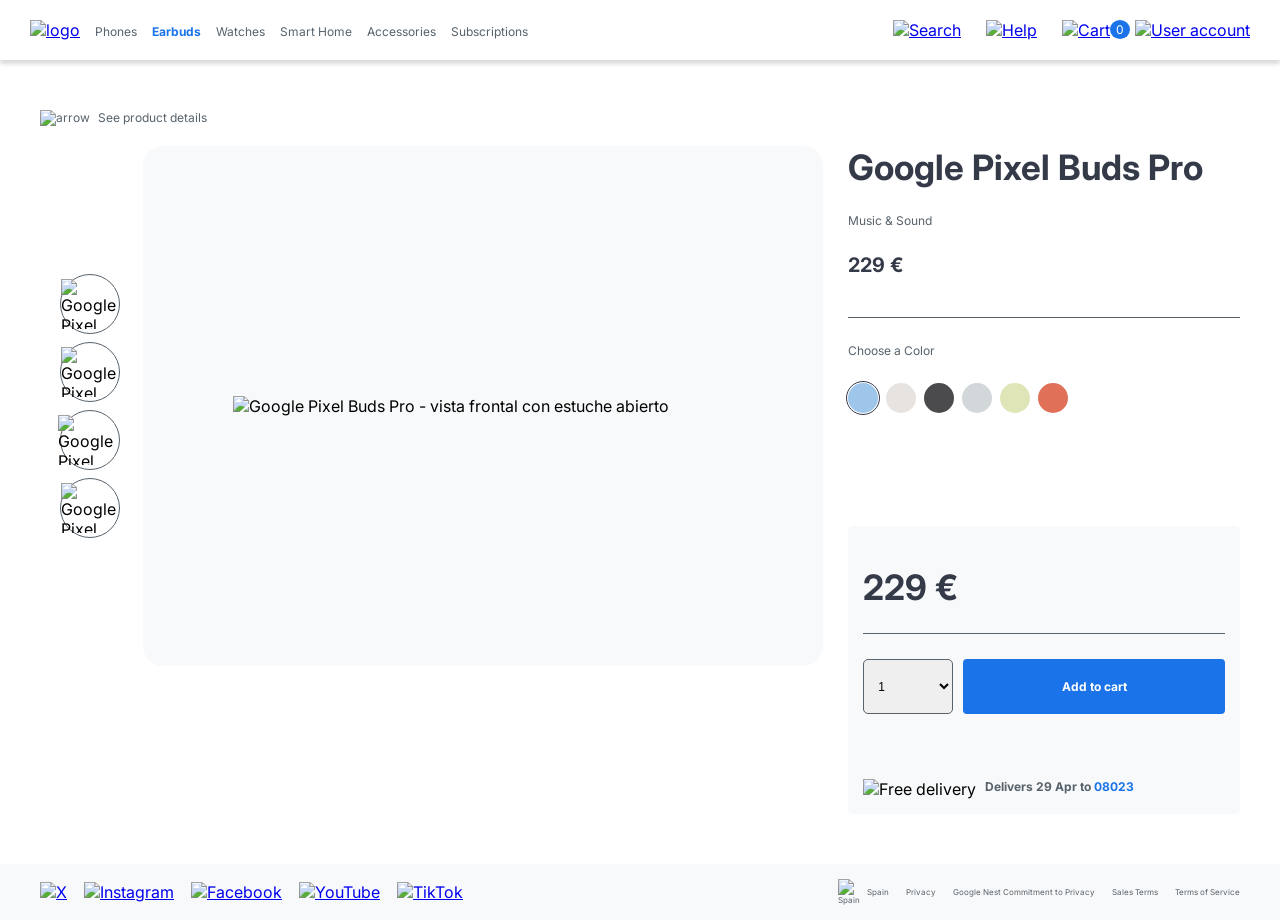
==== commit b98a9b6e: "feat/ functionalities in JavaScript and CSS" ====
--- a/index.html
+++ b/index.html
@@ -40,7 +40,7 @@
         <a href="#"><img src="./img/icons/Help.svg" alt="Help" /></a>
       </li>
       <li>
-        <a href="#"><img src="./img/icons/Cart.svg" alt="Cart" />(<span id="cart-count">0</span>)</a>
+        <a href="#"><img src="./img/icons/Cart.svg" alt="Cart" /><span id="cart-count">0</span></a>
       </li>
       <li>
         <a href="#"><img src="./img/icons/Avatar.svg" alt="User account" /></a>
@@ -100,8 +100,8 @@
             <input type="radio" name="color" id="color-gray-light" />
             <label for="color-gray-light" class="color-swatch swatch-gray-light"></label>
 
-            <input type="radio" name="color" id="color-dark" />
-            <label for="color-dark" class="color-swatch swatch-dark"></label>
+            <input type="radio" name="color" id="color-black" />
+            <label for="color-black" class="color-swatch swatch-black"></label>
 
             <input type="radio" name="color" id="color-gray" />
             <label for="color-gray" class="color-swatch swatch-gray"></label>
@@ -109,8 +109,8 @@
             <input type="radio" name="color" id="color-green" />
             <label for="color-green" class="color-swatch swatch-green"></label>
 
-            <input type="radio" name="color" id="color-red" />
-            <label for="color-red" class="color-swatch swatch-red"></label>
+            <input type="radio" name="color" id="color-orange" />
+            <label for="color-orange" class="color-swatch swatch-orange"></label>
           </fieldset>
 
           <div class="purchase_details">
@@ -119,7 +119,7 @@
             <div class="select_quantity">
               <label for="quantity" class="sr-only">Quantity</label>
               <select name="quantity" id="quantity">
-                <option  value="1">1</option>
+                <option value="1">1</option>
                 <option value="2">2</option>
                 <option value="3">3</option>
                 <option value="4">4</option>
--- a/styles/style.css
+++ b/styles/style.css
@@ -130,8 +130,7 @@
 }
 
 .menu img {
-  filter: invert(29%) sepia(98%) saturate(1352%) hue-rotate(204deg)
-    brightness(98%) contrast(95%);
+  filter: invert(29%) sepia(98%) saturate(1352%) hue-rotate(204deg) brightness(98%) contrast(95%);
 }
 
 /* === MAIN CONTENT === */
@@ -144,7 +143,7 @@
   align-items: flex-start;
 }
 
-main > a {
+main>a {
   display: flex;
   gap: 8px;
   text-decoration: none;
@@ -160,16 +159,27 @@
   width: 100%;
 }
 
+#cart-count {
+  font-size: var(--text-size);
+  color: var(--white);
+  background-color: var(--blue);
+  border-radius: 100%;
+  padding: 2px 6px;
+  position: absolute;
+}
+
 figure {
   width: 100%;
-  
 }
 
 .thumbnails {
+  cursor: pointer;
   display: none;
 }
 
-
+.thumbnails div:hover {
+  outline: 1px solid var(--gray-dark);
+}
 
 .image {
   background-color: var(--gray-light);
@@ -181,8 +191,8 @@
   align-items: center;
   padding: 30px;
 }
-  
-  
+
+
 
 .image img {
   max-width: 100%;
@@ -246,23 +256,28 @@
 .swatch-blue {
   background-color: #9ec6ea;
 }
+
 .swatch-gray-light {
   background-color: #e7e3e0;
 }
-.swatch-dark {
+
+.swatch-black {
   background-color: #4b4b4d;
 }
+
 .swatch-gray {
   background-color: #d2d7da;
 }
+
 .swatch-green {
   background-color: #dfe5b7;
 }
-.swatch-red {
-  background-color: #e18472;
-}
-
-.colors input[type="radio"]:checked + .color-swatch {
+
+.swatch-orange {
+  background-color: #e07158;
+}
+
+.colors input[type="radio"]:checked+.color-swatch {
   outline: 1px solid var(--gray-dark);
 }
 
@@ -351,7 +366,7 @@
   background-color: var(--gray-light);
 }
 
-footer > div {
+footer>div {
   display: flex;
   flex-direction: column;
   gap: 20px;
@@ -419,7 +434,7 @@
     padding: 40px 15px 15px;
   }
 
-  footer > div {
+  footer>div {
     flex-direction: row;
     align-items: center;
     justify-content: space-between;
@@ -510,7 +525,7 @@
     width: 90px;
   }
 
-  footer > div {
+  footer>div {
     max-width: 1200px;
   }
-}
+}
